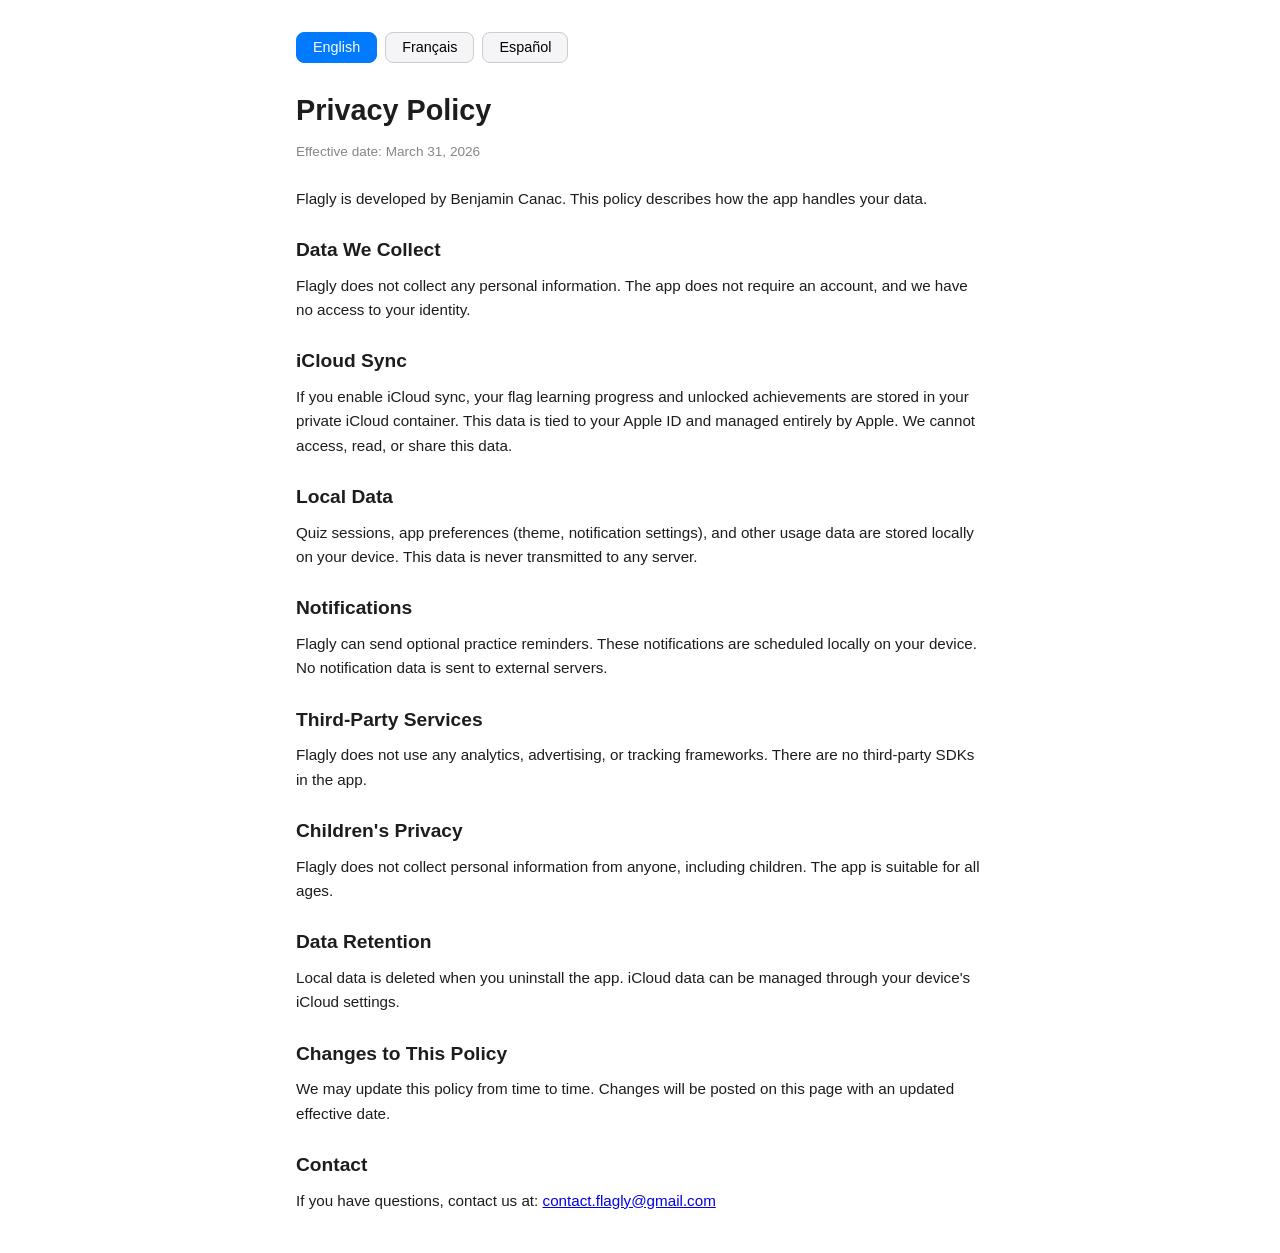
==== index.html @ 3e767bd8 "feat: add privacy policy page in EN/FR/ES" ====
<!DOCTYPE html>
<html lang="en">
<head>
    <meta charset="UTF-8">
    <meta name="viewport" content="width=device-width, initial-scale=1.0">
    <title>Flagly - Privacy Policy</title>
    <style>
        * { margin: 0; padding: 0; box-sizing: border-box; }
        body {
            font-family: -apple-system, BlinkMacSystemFont, 'Segoe UI', Roboto, sans-serif;
            line-height: 1.6;
            color: #1d1d1f;
            background: #fff;
            padding: 2rem 1rem;
            max-width: 720px;
            margin: 0 auto;
        }
        h1 { font-size: 1.8rem; margin-bottom: 0.5rem; }
        h2 { font-size: 1.2rem; margin-top: 1.5rem; margin-bottom: 0.5rem; }
        p, li { font-size: 0.95rem; margin-bottom: 0.5rem; }
        ul { padding-left: 1.5rem; }
        .lang-switch {
            display: flex; gap: 0.5rem; margin-bottom: 1.5rem;
        }
        .lang-switch button {
            padding: 0.4rem 1rem; border: 1px solid #ccc; border-radius: 8px;
            background: #f5f5f7; cursor: pointer; font-size: 0.9rem;
        }
        .lang-switch button.active {
            background: #007aff; color: #fff; border-color: #007aff;
        }
        .lang-section { display: none; }
        .lang-section.active { display: block; }
        .date { color: #86868b; font-size: 0.85rem; margin-bottom: 1.5rem; }
    </style>
</head>
<body>
    <div class="lang-switch">
        <button onclick="switchLang('en')" id="btn-en" class="active">English</button>
        <button onclick="switchLang('fr')" id="btn-fr">Fran&ccedil;ais</button>
        <button onclick="switchLang('es')" id="btn-es">Espa&ntilde;ol</button>
    </div>

    <!-- ENGLISH -->
    <div id="lang-en" class="lang-section active">
        <h1>Privacy Policy</h1>
        <p class="date">Effective date: March 31, 2026</p>

        <p>Flagly is developed by Benjamin Canac. This policy describes how the app handles your data.</p>

        <h2>Data We Collect</h2>
        <p>Flagly does not collect any personal information. The app does not require an account, and we have no access to your identity.</p>

        <h2>iCloud Sync</h2>
        <p>If you enable iCloud sync, your flag learning progress and unlocked achievements are stored in your private iCloud container. This data is tied to your Apple ID and managed entirely by Apple. We cannot access, read, or share this data.</p>

        <h2>Local Data</h2>
        <p>Quiz sessions, app preferences (theme, notification settings), and other usage data are stored locally on your device. This data is never transmitted to any server.</p>

        <h2>Notifications</h2>
        <p>Flagly can send optional practice reminders. These notifications are scheduled locally on your device. No notification data is sent to external servers.</p>

        <h2>Third-Party Services</h2>
        <p>Flagly does not use any analytics, advertising, or tracking frameworks. There are no third-party SDKs in the app.</p>

        <h2>Children's Privacy</h2>
        <p>Flagly does not collect personal information from anyone, including children. The app is suitable for all ages.</p>

        <h2>Data Retention</h2>
        <p>Local data is deleted when you uninstall the app. iCloud data can be managed through your device's iCloud settings.</p>

        <h2>Changes to This Policy</h2>
        <p>We may update this policy from time to time. Changes will be posted on this page with an updated effective date.</p>

        <h2>Contact</h2>
        <p>If you have questions, contact us at: <a href="mailto:contact.flagly@gmail.com">contact.flagly@gmail.com</a></p>
    </div>

    <!-- FRENCH -->
    <div id="lang-fr" class="lang-section">
        <h1>Politique de confidentialit&eacute;</h1>
        <p class="date">Date d'effet : 31 mars 2026</p>

        <p>Flagly est d&eacute;velopp&eacute; par Benjamin Canac. Cette politique d&eacute;crit comment l'application g&egrave;re vos donn&eacute;es.</p>

        <h2>Donn&eacute;es collect&eacute;es</h2>
        <p>Flagly ne collecte aucune information personnelle. L'application ne n&eacute;cessite pas de compte, et nous n'avons pas acc&egrave;s &agrave; votre identit&eacute;.</p>

        <h2>Synchronisation iCloud</h2>
        <p>Si vous activez la synchronisation iCloud, votre progression d'apprentissage des drapeaux et vos succ&egrave;s d&eacute;bloqu&eacute;s sont stock&eacute;s dans votre conteneur iCloud priv&eacute;. Ces donn&eacute;es sont li&eacute;es &agrave; votre identifiant Apple et g&eacute;r&eacute;es enti&egrave;rement par Apple. Nous ne pouvons pas acc&eacute;der, lire ou partager ces donn&eacute;es.</p>

        <h2>Donn&eacute;es locales</h2>
        <p>Les sessions de quiz, les pr&eacute;f&eacute;rences de l'application (th&egrave;me, param&egrave;tres de notification) et les autres donn&eacute;es d'utilisation sont stock&eacute;es localement sur votre appareil. Ces donn&eacute;es ne sont jamais transmises &agrave; un serveur.</p>

        <h2>Notifications</h2>
        <p>Flagly peut envoyer des rappels de r&eacute;vision optionnels. Ces notifications sont programm&eacute;es localement sur votre appareil. Aucune donn&eacute;e de notification n'est envoy&eacute;e &agrave; des serveurs externes.</p>

        <h2>Services tiers</h2>
        <p>Flagly n'utilise aucun framework d'analyse, de publicit&eacute; ou de suivi. Il n'y a aucun SDK tiers dans l'application.</p>

        <h2>Confidentialit&eacute; des enfants</h2>
        <p>Flagly ne collecte d'informations personnelles sur personne, y compris les enfants. L'application convient &agrave; tous les &acirc;ges.</p>

        <h2>Conservation des donn&eacute;es</h2>
        <p>Les donn&eacute;es locales sont supprim&eacute;es lorsque vous d&eacute;sinstallez l'application. Les donn&eacute;es iCloud peuvent &ecirc;tre g&eacute;r&eacute;es via les r&eacute;glages iCloud de votre appareil.</p>

        <h2>Modifications de cette politique</h2>
        <p>Nous pouvons mettre &agrave; jour cette politique de temps en temps. Les modifications seront publi&eacute;es sur cette page avec une date d'effet mise &agrave; jour.</p>

        <h2>Contact</h2>
        <p>Si vous avez des questions, contactez-nous &agrave; : <a href="mailto:contact.flagly@gmail.com">contact.flagly@gmail.com</a></p>
    </div>

    <!-- SPANISH -->
    <div id="lang-es" class="lang-section">
        <h1>Pol&iacute;tica de privacidad</h1>
        <p class="date">Fecha de vigencia: 31 de marzo de 2026</p>

        <p>Flagly es desarrollado por Benjamin Canac. Esta pol&iacute;tica describe c&oacute;mo la aplicaci&oacute;n gestiona sus datos.</p>

        <h2>Datos recopilados</h2>
        <p>Flagly no recopila ninguna informaci&oacute;n personal. La aplicaci&oacute;n no requiere una cuenta y no tenemos acceso a su identidad.</p>

        <h2>Sincronizaci&oacute;n con iCloud</h2>
        <p>Si activa la sincronizaci&oacute;n con iCloud, su progreso de aprendizaje de banderas y sus logros desbloqueados se almacenan en su contenedor privado de iCloud. Estos datos est&aacute;n vinculados a su Apple ID y son gestionados &iacute;ntegramente por Apple. No podemos acceder, leer ni compartir estos datos.</p>

        <h2>Datos locales</h2>
        <p>Las sesiones de quiz, las preferencias de la aplicaci&oacute;n (tema, configuraci&oacute;n de notificaciones) y otros datos de uso se almacenan localmente en su dispositivo. Estos datos nunca se transmiten a ning&uacute;n servidor.</p>

        <h2>Notificaciones</h2>
        <p>Flagly puede enviar recordatorios opcionales de pr&aacute;ctica. Estas notificaciones se programan localmente en su dispositivo. No se env&iacute;an datos de notificaci&oacute;n a servidores externos.</p>

        <h2>Servicios de terceros</h2>
        <p>Flagly no utiliza ning&uacute;n framework de an&aacute;lisis, publicidad o seguimiento. No hay SDKs de terceros en la aplicaci&oacute;n.</p>

        <h2>Privacidad de los ni&ntilde;os</h2>
        <p>Flagly no recopila informaci&oacute;n personal de nadie, incluidos los ni&ntilde;os. La aplicaci&oacute;n es apta para todas las edades.</p>

        <h2>Conservaci&oacute;n de datos</h2>
        <p>Los datos locales se eliminan cuando desinstala la aplicaci&oacute;n. Los datos de iCloud se pueden gestionar a trav&eacute;s de los ajustes de iCloud de su dispositivo.</p>

        <h2>Cambios en esta pol&iacute;tica</h2>
        <p>Podemos actualizar esta pol&iacute;tica de vez en cuando. Los cambios se publicar&aacute;n en esta p&aacute;gina con una fecha de vigencia actualizada.</p>

        <h2>Contacto</h2>
        <p>Si tiene preguntas, cont&aacute;ctenos en: <a href="mailto:contact.flagly@gmail.com">contact.flagly@gmail.com</a></p>
    </div>

    <script>
        function switchLang(lang) {
            document.querySelectorAll('.lang-section').forEach(function(s) { s.classList.remove('active'); });
            document.querySelectorAll('.lang-switch button').forEach(function(b) { b.classList.remove('active'); });
            document.getElementById('lang-' + lang).classList.add('active');
            document.getElementById('btn-' + lang).classList.add('active');
        }
    </script>
</body>
</html>
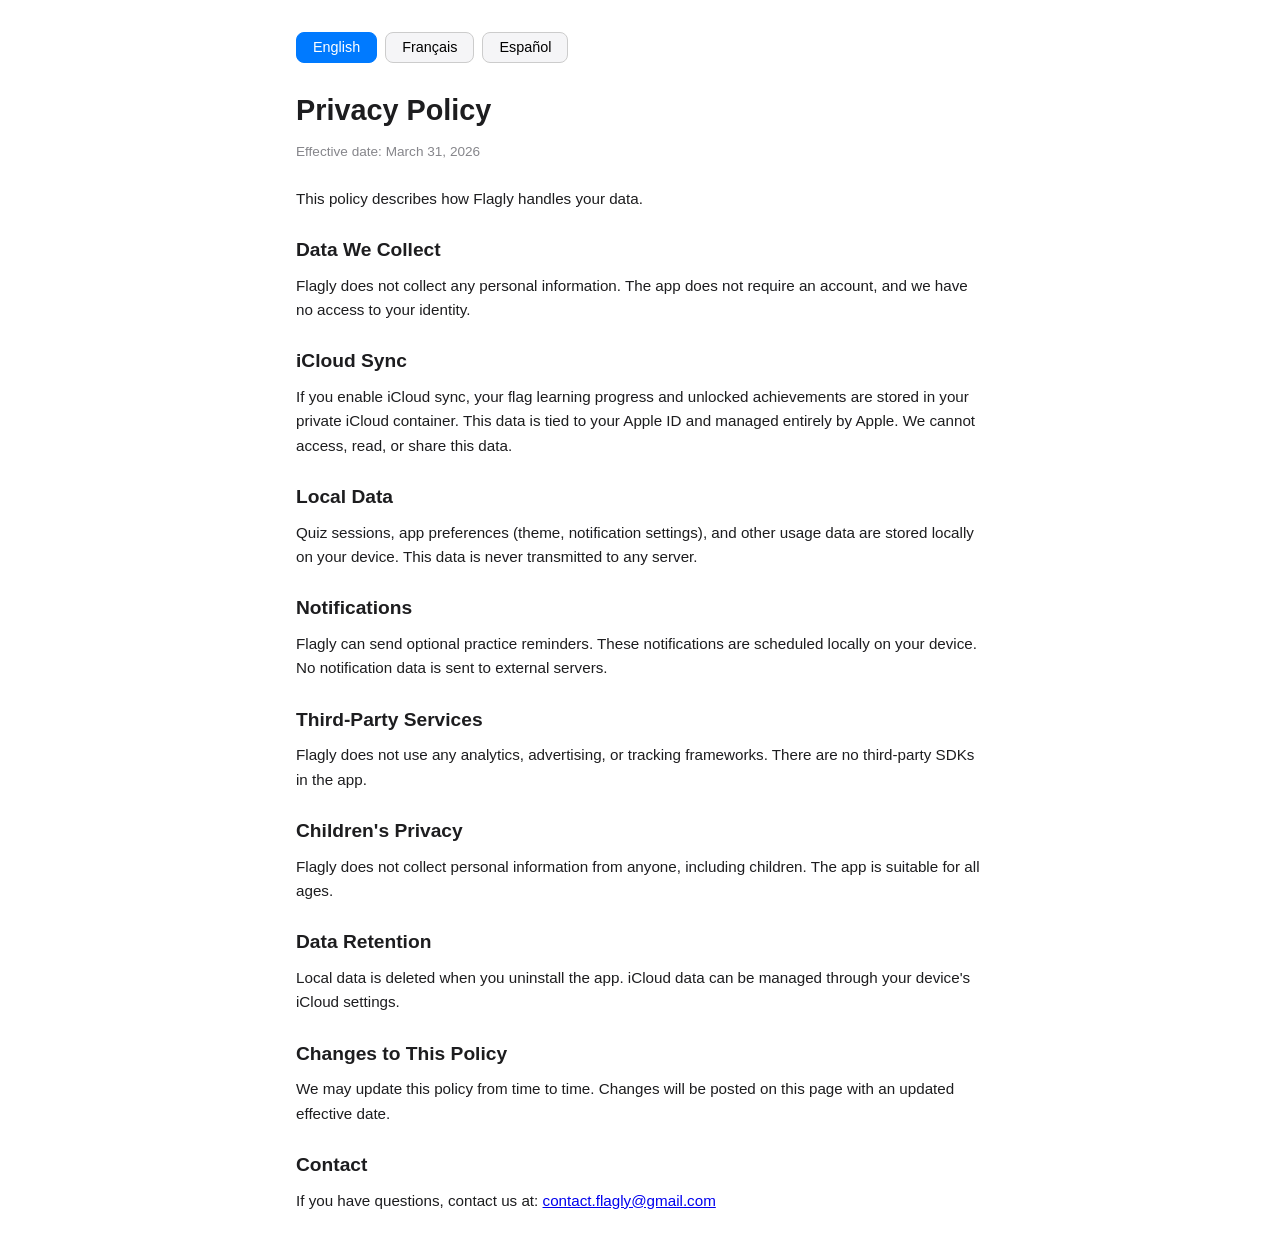
==== commit eaae5110: "fix: remove developer name from privacy policy" ====
--- a/index.html
+++ b/index.html
@@ -46,7 +46,7 @@
         <h1>Privacy Policy</h1>
         <p class="date">Effective date: March 31, 2026</p>
 
-        <p>Flagly is developed by Benjamin Canac. This policy describes how the app handles your data.</p>
+        <p>This policy describes how Flagly handles your data.</p>
 
         <h2>Data We Collect</h2>
         <p>Flagly does not collect any personal information. The app does not require an account, and we have no access to your identity.</p>
@@ -81,7 +81,7 @@
         <h1>Politique de confidentialit&eacute;</h1>
         <p class="date">Date d'effet : 31 mars 2026</p>
 
-        <p>Flagly est d&eacute;velopp&eacute; par Benjamin Canac. Cette politique d&eacute;crit comment l'application g&egrave;re vos donn&eacute;es.</p>
+        <p>Cette politique d&eacute;crit comment Flagly g&egrave;re vos donn&eacute;es.</p>
 
         <h2>Donn&eacute;es collect&eacute;es</h2>
         <p>Flagly ne collecte aucune information personnelle. L'application ne n&eacute;cessite pas de compte, et nous n'avons pas acc&egrave;s &agrave; votre identit&eacute;.</p>
@@ -116,7 +116,7 @@
         <h1>Pol&iacute;tica de privacidad</h1>
         <p class="date">Fecha de vigencia: 31 de marzo de 2026</p>
 
-        <p>Flagly es desarrollado por Benjamin Canac. Esta pol&iacute;tica describe c&oacute;mo la aplicaci&oacute;n gestiona sus datos.</p>
+        <p>Esta pol&iacute;tica describe c&oacute;mo Flagly gestiona sus datos.</p>
 
         <h2>Datos recopilados</h2>
         <p>Flagly no recopila ninguna informaci&oacute;n personal. La aplicaci&oacute;n no requiere una cuenta y no tenemos acceso a su identidad.</p>
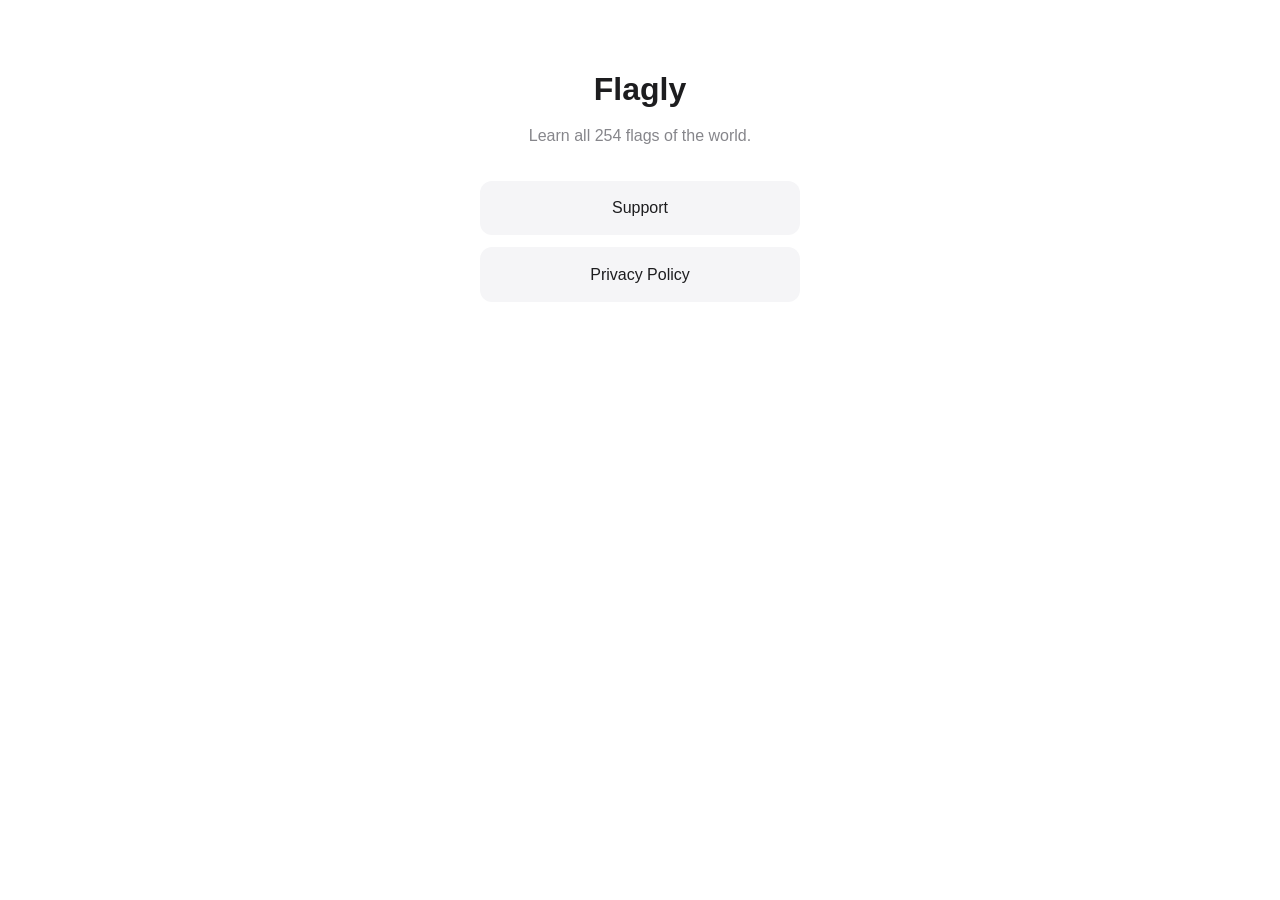
==== commit f01b2d84: "restructure: add support page, move privacy under /privacy/, add landing index" ====
--- a/index.html
+++ b/index.html
@@ -3,7 +3,7 @@
 <head>
     <meta charset="UTF-8">
     <meta name="viewport" content="width=device-width, initial-scale=1.0">
-    <title>Flagly - Privacy Policy</title>
+    <title>Flagly</title>
     <style>
         * { margin: 0; padding: 0; box-sizing: border-box; }
         body {
@@ -11,148 +11,39 @@
             line-height: 1.6;
             color: #1d1d1f;
             background: #fff;
-            padding: 2rem 1rem;
-            max-width: 720px;
+            padding: 4rem 1rem;
+            max-width: 540px;
+            margin: 0 auto;
+            text-align: center;
+        }
+        h1 { font-size: 2rem; margin-bottom: 0.5rem; }
+        p { color: #86868b; margin-bottom: 2rem; }
+        .links {
+            display: flex;
+            flex-direction: column;
+            gap: 0.75rem;
+            max-width: 320px;
             margin: 0 auto;
         }
-        h1 { font-size: 1.8rem; margin-bottom: 0.5rem; }
-        h2 { font-size: 1.2rem; margin-top: 1.5rem; margin-bottom: 0.5rem; }
-        p, li { font-size: 0.95rem; margin-bottom: 0.5rem; }
-        ul { padding-left: 1.5rem; }
-        .lang-switch {
-            display: flex; gap: 0.5rem; margin-bottom: 1.5rem;
+        .links a {
+            display: block;
+            padding: 0.9rem 1.25rem;
+            background: #f5f5f7;
+            border-radius: 12px;
+            color: #1d1d1f;
+            text-decoration: none;
+            font-weight: 500;
         }
-        .lang-switch button {
-            padding: 0.4rem 1rem; border: 1px solid #ccc; border-radius: 8px;
-            background: #f5f5f7; cursor: pointer; font-size: 0.9rem;
-        }
-        .lang-switch button.active {
-            background: #007aff; color: #fff; border-color: #007aff;
-        }
-        .lang-section { display: none; }
-        .lang-section.active { display: block; }
-        .date { color: #86868b; font-size: 0.85rem; margin-bottom: 1.5rem; }
+        .links a:hover { background: #ebebed; }
     </style>
 </head>
 <body>
-    <div class="lang-switch">
-        <button onclick="switchLang('en')" id="btn-en" class="active">English</button>
-        <button onclick="switchLang('fr')" id="btn-fr">Fran&ccedil;ais</button>
-        <button onclick="switchLang('es')" id="btn-es">Espa&ntilde;ol</button>
+    <h1>Flagly</h1>
+    <p>Learn all 254 flags of the world.</p>
+
+    <div class="links">
+        <a href="./support/">Support</a>
+        <a href="./privacy/">Privacy Policy</a>
     </div>
-
-    <!-- ENGLISH -->
-    <div id="lang-en" class="lang-section active">
-        <h1>Privacy Policy</h1>
-        <p class="date">Effective date: March 31, 2026</p>
-
-        <p>This policy describes how Flagly handles your data.</p>
-
-        <h2>Data We Collect</h2>
-        <p>Flagly does not collect any personal information. The app does not require an account, and we have no access to your identity.</p>
-
-        <h2>iCloud Sync</h2>
-        <p>If you enable iCloud sync, your flag learning progress and unlocked achievements are stored in your private iCloud container. This data is tied to your Apple ID and managed entirely by Apple. We cannot access, read, or share this data.</p>
-
-        <h2>Local Data</h2>
-        <p>Quiz sessions, app preferences (theme, notification settings), and other usage data are stored locally on your device. This data is never transmitted to any server.</p>
-
-        <h2>Notifications</h2>
-        <p>Flagly can send optional practice reminders. These notifications are scheduled locally on your device. No notification data is sent to external servers.</p>
-
-        <h2>Third-Party Services</h2>
-        <p>Flagly does not use any analytics, advertising, or tracking frameworks. There are no third-party SDKs in the app.</p>
-
-        <h2>Children's Privacy</h2>
-        <p>Flagly does not collect personal information from anyone, including children. The app is suitable for all ages.</p>
-
-        <h2>Data Retention</h2>
-        <p>Local data is deleted when you uninstall the app. iCloud data can be managed through your device's iCloud settings.</p>
-
-        <h2>Changes to This Policy</h2>
-        <p>We may update this policy from time to time. Changes will be posted on this page with an updated effective date.</p>
-
-        <h2>Contact</h2>
-        <p>If you have questions, contact us at: <a href="mailto:contact.flagly@gmail.com">contact.flagly@gmail.com</a></p>
-    </div>
-
-    <!-- FRENCH -->
-    <div id="lang-fr" class="lang-section">
-        <h1>Politique de confidentialit&eacute;</h1>
-        <p class="date">Date d'effet : 31 mars 2026</p>
-
-        <p>Cette politique d&eacute;crit comment Flagly g&egrave;re vos donn&eacute;es.</p>
-
-        <h2>Donn&eacute;es collect&eacute;es</h2>
-        <p>Flagly ne collecte aucune information personnelle. L'application ne n&eacute;cessite pas de compte, et nous n'avons pas acc&egrave;s &agrave; votre identit&eacute;.</p>
-
-        <h2>Synchronisation iCloud</h2>
-        <p>Si vous activez la synchronisation iCloud, votre progression d'apprentissage des drapeaux et vos succ&egrave;s d&eacute;bloqu&eacute;s sont stock&eacute;s dans votre conteneur iCloud priv&eacute;. Ces donn&eacute;es sont li&eacute;es &agrave; votre identifiant Apple et g&eacute;r&eacute;es enti&egrave;rement par Apple. Nous ne pouvons pas acc&eacute;der, lire ou partager ces donn&eacute;es.</p>
-
-        <h2>Donn&eacute;es locales</h2>
-        <p>Les sessions de quiz, les pr&eacute;f&eacute;rences de l'application (th&egrave;me, param&egrave;tres de notification) et les autres donn&eacute;es d'utilisation sont stock&eacute;es localement sur votre appareil. Ces donn&eacute;es ne sont jamais transmises &agrave; un serveur.</p>
-
-        <h2>Notifications</h2>
-        <p>Flagly peut envoyer des rappels de r&eacute;vision optionnels. Ces notifications sont programm&eacute;es localement sur votre appareil. Aucune donn&eacute;e de notification n'est envoy&eacute;e &agrave; des serveurs externes.</p>
-
-        <h2>Services tiers</h2>
-        <p>Flagly n'utilise aucun framework d'analyse, de publicit&eacute; ou de suivi. Il n'y a aucun SDK tiers dans l'application.</p>
-
-        <h2>Confidentialit&eacute; des enfants</h2>
-        <p>Flagly ne collecte d'informations personnelles sur personne, y compris les enfants. L'application convient &agrave; tous les &acirc;ges.</p>
-
-        <h2>Conservation des donn&eacute;es</h2>
-        <p>Les donn&eacute;es locales sont supprim&eacute;es lorsque vous d&eacute;sinstallez l'application. Les donn&eacute;es iCloud peuvent &ecirc;tre g&eacute;r&eacute;es via les r&eacute;glages iCloud de votre appareil.</p>
-
-        <h2>Modifications de cette politique</h2>
-        <p>Nous pouvons mettre &agrave; jour cette politique de temps en temps. Les modifications seront publi&eacute;es sur cette page avec une date d'effet mise &agrave; jour.</p>
-
-        <h2>Contact</h2>
-        <p>Si vous avez des questions, contactez-nous &agrave; : <a href="mailto:contact.flagly@gmail.com">contact.flagly@gmail.com</a></p>
-    </div>
-
-    <!-- SPANISH -->
-    <div id="lang-es" class="lang-section">
-        <h1>Pol&iacute;tica de privacidad</h1>
-        <p class="date">Fecha de vigencia: 31 de marzo de 2026</p>
-
-        <p>Esta pol&iacute;tica describe c&oacute;mo Flagly gestiona sus datos.</p>
-
-        <h2>Datos recopilados</h2>
-        <p>Flagly no recopila ninguna informaci&oacute;n personal. La aplicaci&oacute;n no requiere una cuenta y no tenemos acceso a su identidad.</p>
-
-        <h2>Sincronizaci&oacute;n con iCloud</h2>
-        <p>Si activa la sincronizaci&oacute;n con iCloud, su progreso de aprendizaje de banderas y sus logros desbloqueados se almacenan en su contenedor privado de iCloud. Estos datos est&aacute;n vinculados a su Apple ID y son gestionados &iacute;ntegramente por Apple. No podemos acceder, leer ni compartir estos datos.</p>
-
-        <h2>Datos locales</h2>
-        <p>Las sesiones de quiz, las preferencias de la aplicaci&oacute;n (tema, configuraci&oacute;n de notificaciones) y otros datos de uso se almacenan localmente en su dispositivo. Estos datos nunca se transmiten a ning&uacute;n servidor.</p>
-
-        <h2>Notificaciones</h2>
-        <p>Flagly puede enviar recordatorios opcionales de pr&aacute;ctica. Estas notificaciones se programan localmente en su dispositivo. No se env&iacute;an datos de notificaci&oacute;n a servidores externos.</p>
-
-        <h2>Servicios de terceros</h2>
-        <p>Flagly no utiliza ning&uacute;n framework de an&aacute;lisis, publicidad o seguimiento. No hay SDKs de terceros en la aplicaci&oacute;n.</p>
-
-        <h2>Privacidad de los ni&ntilde;os</h2>
-        <p>Flagly no recopila informaci&oacute;n personal de nadie, incluidos los ni&ntilde;os. La aplicaci&oacute;n es apta para todas las edades.</p>
-
-        <h2>Conservaci&oacute;n de datos</h2>
-        <p>Los datos locales se eliminan cuando desinstala la aplicaci&oacute;n. Los datos de iCloud se pueden gestionar a trav&eacute;s de los ajustes de iCloud de su dispositivo.</p>
-
-        <h2>Cambios en esta pol&iacute;tica</h2>
-        <p>Podemos actualizar esta pol&iacute;tica de vez en cuando. Los cambios se publicar&aacute;n en esta p&aacute;gina con una fecha de vigencia actualizada.</p>
-
-        <h2>Contacto</h2>
-        <p>Si tiene preguntas, cont&aacute;ctenos en: <a href="mailto:contact.flagly@gmail.com">contact.flagly@gmail.com</a></p>
-    </div>
-
-    <script>
-        function switchLang(lang) {
-            document.querySelectorAll('.lang-section').forEach(function(s) { s.classList.remove('active'); });
-            document.querySelectorAll('.lang-switch button').forEach(function(b) { b.classList.remove('active'); });
-            document.getElementById('lang-' + lang).classList.add('active');
-            document.getElementById('btn-' + lang).classList.add('active');
-        }
-    </script>
 </body>
 </html>
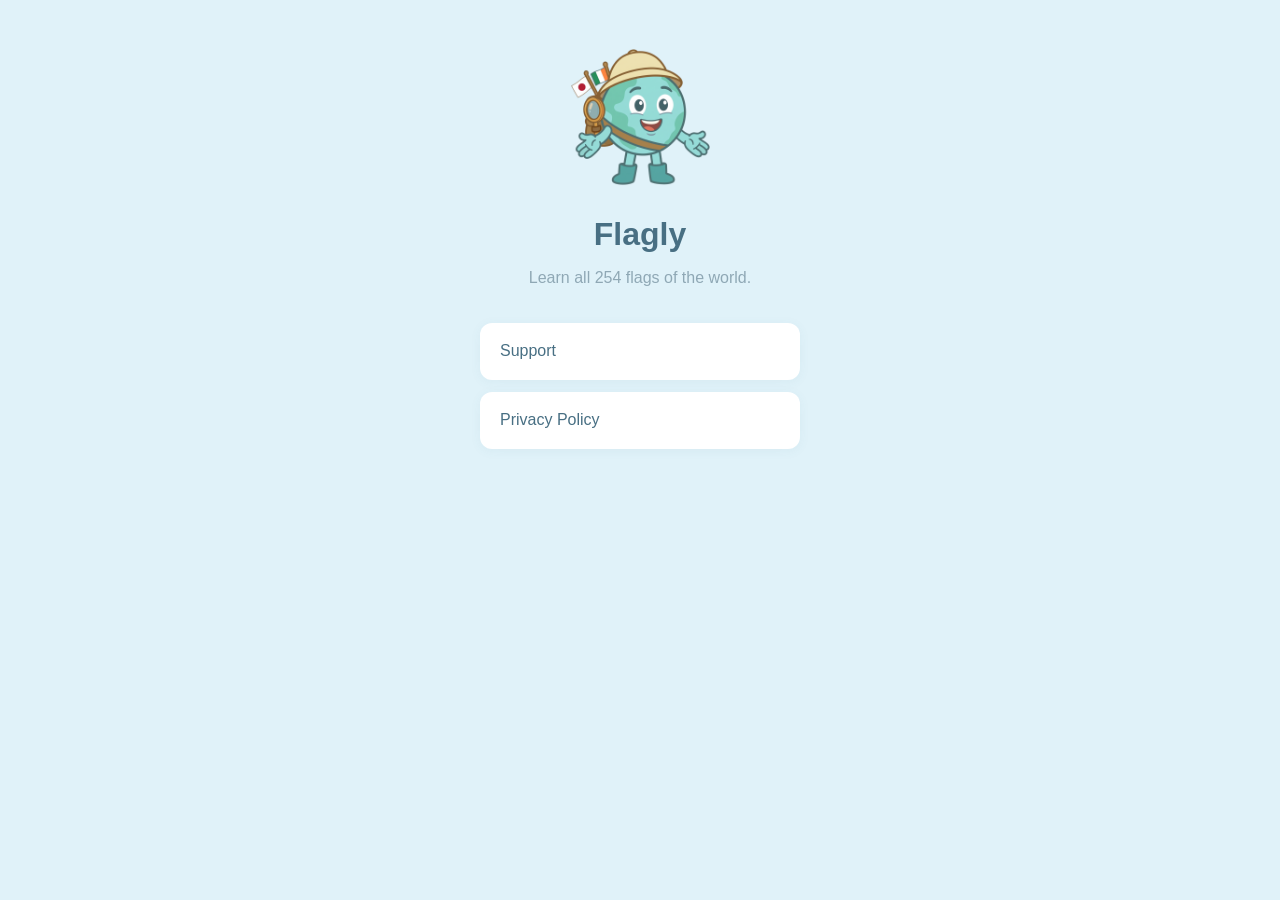
==== commit d4eee170: "design: match Flagly app aesthetic — pale teal background, white cards, mascot" ====
--- a/index.html
+++ b/index.html
@@ -4,44 +4,14 @@
     <meta charset="UTF-8">
     <meta name="viewport" content="width=device-width, initial-scale=1.0">
     <title>Flagly</title>
-    <style>
-        * { margin: 0; padding: 0; box-sizing: border-box; }
-        body {
-            font-family: -apple-system, BlinkMacSystemFont, 'Segoe UI', Roboto, sans-serif;
-            line-height: 1.6;
-            color: #1d1d1f;
-            background: #fff;
-            padding: 4rem 1rem;
-            max-width: 540px;
-            margin: 0 auto;
-            text-align: center;
-        }
-        h1 { font-size: 2rem; margin-bottom: 0.5rem; }
-        p { color: #86868b; margin-bottom: 2rem; }
-        .links {
-            display: flex;
-            flex-direction: column;
-            gap: 0.75rem;
-            max-width: 320px;
-            margin: 0 auto;
-        }
-        .links a {
-            display: block;
-            padding: 0.9rem 1.25rem;
-            background: #f5f5f7;
-            border-radius: 12px;
-            color: #1d1d1f;
-            text-decoration: none;
-            font-weight: 500;
-        }
-        .links a:hover { background: #ebebed; }
-    </style>
+    <link rel="stylesheet" href="./assets/styles.css">
 </head>
 <body>
+    <img src="./assets/mascot.png" alt="Flagly mascot" class="mascot">
     <h1>Flagly</h1>
-    <p>Learn all 254 flags of the world.</p>
+    <p class="subtitle">Learn all 254 flags of the world.</p>
 
-    <div class="links">
+    <div class="links-stack">
         <a href="./support/">Support</a>
         <a href="./privacy/">Privacy Policy</a>
     </div>
--- a/assets/styles.css
+++ b/assets/styles.css
@@ -0,0 +1,178 @@
+:root {
+    --bg: #E0F2F9;
+    --card: #FFFFFF;
+    --headline: #486F83;
+    --body: #5A7A8C;
+    --muted: #8FA8B5;
+    --accent: #1E88E5;
+    --accent-soft: rgba(30, 136, 229, 0.12);
+    --shadow: 0 4px 24px rgba(72, 111, 131, 0.08);
+    --shadow-soft: 0 2px 12px rgba(72, 111, 131, 0.06);
+    --radius: 20px;
+    --radius-sm: 12px;
+}
+
+@media (prefers-color-scheme: dark) {
+    :root {
+        --bg: #1C1F24;
+        --card: #2A2D33;
+        --headline: #E6EEF2;
+        --body: #B8C5CC;
+        --muted: #7A8A92;
+        --accent: #4DA3F5;
+        --accent-soft: rgba(77, 163, 245, 0.18);
+        --shadow: 0 4px 24px rgba(0, 0, 0, 0.4);
+        --shadow-soft: 0 2px 12px rgba(0, 0, 0, 0.25);
+    }
+}
+
+* { margin: 0; padding: 0; box-sizing: border-box; }
+
+html, body {
+    font-family: -apple-system, BlinkMacSystemFont, 'SF Pro Text', 'Segoe UI', Roboto, sans-serif;
+    line-height: 1.55;
+    color: var(--body);
+    background: var(--bg);
+    -webkit-font-smoothing: antialiased;
+}
+
+body {
+    padding: 3rem 1.25rem 4rem;
+    max-width: 720px;
+    margin: 0 auto;
+}
+
+.mascot {
+    display: block;
+    width: 140px;
+    height: auto;
+    margin: 0 auto 1.5rem;
+}
+
+h1 {
+    font-size: 2rem;
+    font-weight: 700;
+    color: var(--headline);
+    text-align: center;
+    margin-bottom: 0.4rem;
+}
+
+.subtitle {
+    text-align: center;
+    color: var(--muted);
+    margin-bottom: 2rem;
+    font-size: 1rem;
+}
+
+h2 {
+    font-size: 1.1rem;
+    font-weight: 600;
+    color: var(--headline);
+    margin-top: 1.5rem;
+    margin-bottom: 0.4rem;
+}
+
+p, li {
+    font-size: 0.96rem;
+    margin-bottom: 0.6rem;
+}
+
+a { color: var(--accent); text-decoration: none; }
+a:hover { text-decoration: underline; }
+
+.card {
+    background: var(--card);
+    border-radius: var(--radius);
+    padding: 1.5rem;
+    box-shadow: var(--shadow);
+    margin-bottom: 1rem;
+}
+
+.lang-switch {
+    display: flex;
+    gap: 0.5rem;
+    justify-content: center;
+    margin-bottom: 1.5rem;
+}
+
+.lang-switch button {
+    padding: 0.5rem 1.1rem;
+    border: none;
+    border-radius: 999px;
+    background: var(--card);
+    color: var(--body);
+    cursor: pointer;
+    font-size: 0.9rem;
+    font-weight: 500;
+    box-shadow: var(--shadow-soft);
+    transition: all 0.15s ease;
+}
+
+.lang-switch button:hover {
+    transform: translateY(-1px);
+}
+
+.lang-switch button.active {
+    background: var(--accent);
+    color: #fff;
+}
+
+.lang-section { display: none; }
+.lang-section.active { display: block; }
+
+.date {
+    color: var(--muted);
+    font-size: 0.85rem;
+    text-align: center;
+    margin-bottom: 1.5rem;
+}
+
+.contact-card {
+    background: var(--accent-soft);
+    border-radius: var(--radius-sm);
+    padding: 1rem 1.25rem;
+    margin: 1.5rem 0;
+    text-align: center;
+}
+
+.contact-card strong {
+    color: var(--headline);
+}
+
+.contact-card a {
+    font-weight: 600;
+}
+
+.links-stack {
+    display: flex;
+    flex-direction: column;
+    gap: 0.75rem;
+    max-width: 320px;
+    margin: 0 auto;
+}
+
+.links-stack a {
+    display: block;
+    padding: 1rem 1.25rem;
+    background: var(--card);
+    border-radius: var(--radius-sm);
+    color: var(--headline);
+    font-weight: 500;
+    box-shadow: var(--shadow-soft);
+    transition: transform 0.15s ease;
+}
+
+.links-stack a:hover {
+    transform: translateY(-2px);
+    text-decoration: none;
+}
+
+.footer-link {
+    display: block;
+    text-align: center;
+    margin-top: 2rem;
+    color: var(--muted);
+    font-size: 0.85rem;
+}
+
+.footer-link a { color: var(--muted); }
